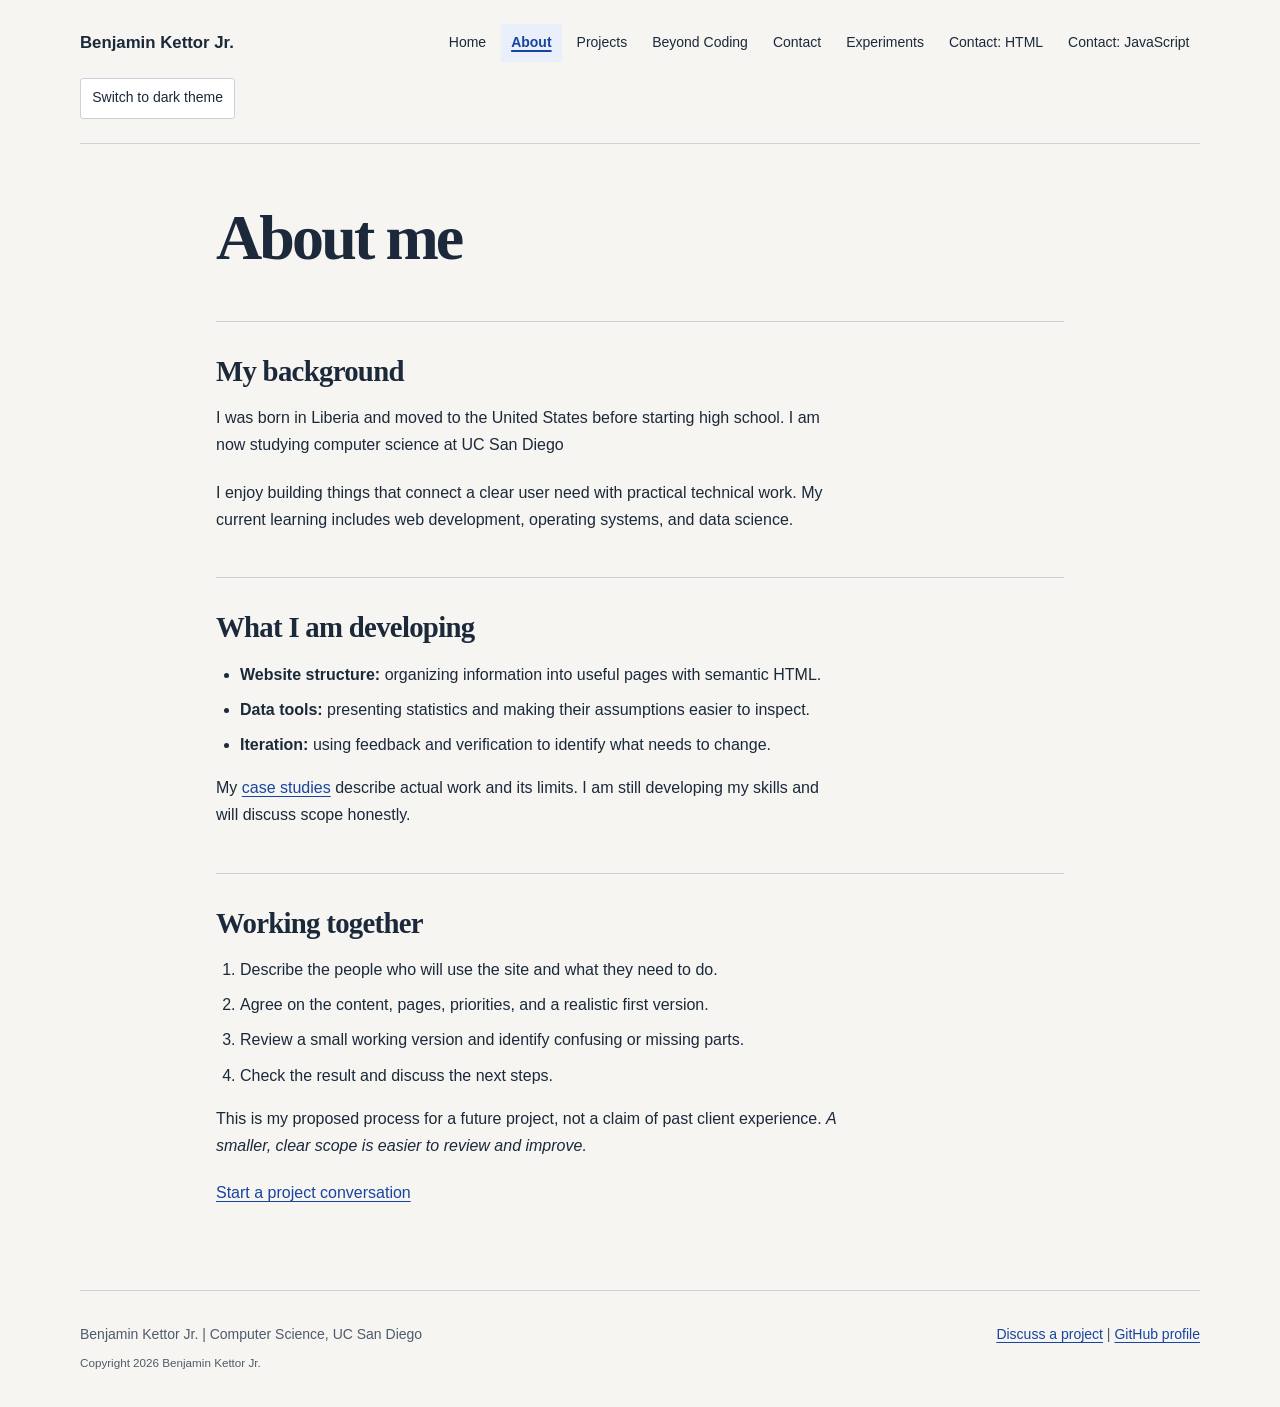
==== about.html @ 52ad7eba "Build HW4 contact forms, validation, persistent themes, and view transitions" ====
<!DOCTYPE html>
<html lang="en">
<head>
  <meta charset="utf-8">
  <meta name="viewport" content="width=device-width, initial-scale=1">
  <meta name="description" content="About - Benjamin Kettor Jr., UC San Diego computer science student building websites and data tools.">
  <title>About | Benjamin Kettor Jr.</title>
  <link rel="icon" href="assets/favicon.svg" type="image/svg+xml">
  <link rel="stylesheet" href="assets/styles.css">

  <script src="assets/theme.js" defer></script>
</head>
<body class="about-page">
  <a class="skip-link" href="#main">Skip to main content</a>
  <header>
    <p><a href="index.html">Benjamin Kettor Jr.</a></p>
    <nav aria-label="Main navigation">
      <ul>
        <li><a href="index.html">Home</a></li>
        <li><a href="about.html" aria-current="page">About</a></li>
        <li><a href="projects.html">Projects</a></li>
        <li><a href="beyond-coding.html">Beyond Coding</a></li>
        <li><a href="contact.html">Contact</a></li>
        <li><a href="experiments.html">Experiments</a></li>
        <li><a href="form-no-js.html">Contact: HTML</a></li>
        <li><a href="form-with-js.html">Contact: JavaScript</a></li>
      </ul>
    </nav>
    <button class="theme-toggle" type="button" hidden>Switch to dark theme</button>
  </header>
  <main id="main">
    <h1>About me</h1>
    <section aria-labelledby="background-heading">
      <h2 id="background-heading">My background</h2>
      <p>I was born in Liberia and moved to the United States before starting high school. I am now studying computer science at UC San Diego</p>
      <p>I enjoy building things that connect a clear user need with practical technical work. My current learning includes web development, operating systems, and data science.</p>
    </section>
    <section aria-labelledby="capabilities-heading">
      <h2 id="capabilities-heading">What I am developing</h2>
      <ul>
        <li><b>Website structure:</b> organizing information into useful pages with semantic HTML.</li>
        <li><b>Data tools:</b> presenting statistics and making their assumptions easier to inspect.</li>
        <li><b>Iteration:</b> using feedback and verification to identify what needs to change.</li>
      </ul>
      <p>My <a href="projects.html">case studies</a> describe actual work and its limits. I am still developing my skills and will discuss scope honestly.</p>
    </section>
    <section aria-labelledby="process-heading">
      <h2 id="process-heading">Working together</h2>
      <ol>
        <li>Describe the people who will use the site and what they need to do.</li>
        <li>Agree on the content, pages, priorities, and a realistic first version.</li>
        <li>Review a small working version and identify confusing or missing parts.</li>
        <li>Check the result and discuss the next steps.</li>
      </ol>
      <p>This is my proposed process for a future project, not a claim of past client experience. <em>A smaller, clear scope is easier to review and improve.</em></p>
      <p><a href="contact.html">Start a project conversation</a></p>
    </section>
  </main>
  <footer>
    <p>Benjamin Kettor Jr. | Computer Science, UC San Diego</p>
    <p><a href="contact.html">Discuss a project</a> | <a href="https://github.com/bkj05">GitHub profile</a></p>
    <p><small>Copyright 2026 Benjamin Kettor Jr.</small></p>
  </footer>
</body>
</html>
---- assets/styles.css ----
/* Benjamin Kettor Jr. | https://github.com/bkj05/cse134b-hw4
   Shared presentation layer for the existing six-page HW2 portfolio. */

:root {
  --ink: #1b293b;
  --muted: #4f5b6b;
  --paper: #f6f5f1;
  --surface: #ffffff;
  --accent: #1745a0;
  --accent-light: #e9effb;
  --rule: #cbd1d9;
  --focus: #974000;
  --font-body: -apple-system, BlinkMacSystemFont, "Segoe UI", sans-serif;
  --font-heading: Georgia, "Times New Roman", serif;
  --content-width: 70rem;
  --space: 1.5rem;
}

* {
  box-sizing: border-box;
}

html {
  scroll-padding-top: 1.5rem;
}

body {
  margin: 0;
  background: var(--paper);
  color: var(--ink);
  font-family: var(--font-body);
  font-size: 1rem;
  line-height: 1.7;
  overflow-wrap: break-word;
}

a {
  color: var(--accent);
  text-decoration-thickness: 0.08em;
  text-underline-offset: 0.2em;
}

a:hover {
  color: var(--ink);
  text-decoration-thickness: 0.15em;
}

:is(a, button, input, textarea, select, summary, audio, video):focus {
  outline: 3px solid var(--focus);
  outline-offset: 4px;
}

.skip-link {
  position: absolute;
  z-index: 10;
  top: 0.5rem;
  left: 1rem;
  padding: 0.5em 1em;
  transform: translateY(-200%);
  background: var(--surface);
  border: 1px solid var(--ink);
}

.skip-link:focus {
  transform: translateY(0);
}

/* Child combinator: style the shared page header, not nested article headers. */
body > header {
  display: flex;
  align-items: center;
  justify-content: space-between;
  flex-wrap: wrap;
  gap: 1rem 2rem;
  max-width: var(--content-width);
  margin-inline: auto;
  padding: var(--space) 0;
  border-bottom: 1px solid var(--rule);
}

body > header > p {
  margin: 0;
  font-size: 1.05rem;
  font-weight: 750;
}

body > header > p > a {
  color: var(--ink);
  text-decoration: none;
}

nav ul {
  display: flex;
  flex-wrap: wrap;
  gap: 0.25rem;
  margin: 0;
  padding: 0;
  list-style: none;
}

/* Descendant combinator: give every existing navigation link a usable target. */
nav a {
  display: block;
  padding: 0.6em 0.75em;
  font-size: 0.875rem;
  line-height: 1.5;
  color: var(--ink);
  text-decoration: none;
}

nav a:hover {
  background: var(--accent-light);
  text-decoration: underline;
}

/* Attribute selector: identify the current page without relying on color alone. */
nav a[aria-current="page"] {
  background: var(--accent-light);
  color: var(--accent);
  font-weight: 700;
  text-decoration: underline;
  text-decoration-thickness: 0.15em;
}

main {
  max-width: var(--content-width);
  margin: 0 auto;
  padding-block: 3.5rem 4rem;
}

h1, h2, h3 {
  line-height: 1.2;
  text-wrap: balance;
}

h1, h2 {
  font-family: var(--font-heading);
}

h1 {
  max-width: 20ch;
  margin: 0 0 1.5rem;
  font-size: clamp(2.5rem, 5vw, 4.5rem);
  letter-spacing: -0.045em;
}

h2 {
  margin: 0 0 1rem;
  font-size: 1.8rem;
  letter-spacing: -0.025em;
}

h3 {
  margin: 1.5rem 0 0.75rem;
  font-size: 1.125rem;
}

p {
  max-width: 70ch;
  margin: 0 0 1.25rem;
}

/* Adjacent sibling combinator: make the existing page introduction distinct. */
h1 + p {
  max-width: 58ch;
  font-size: 1.2rem;
  color: var(--muted);
}

main > section,
main > article {
  margin-top: 2.75rem;
  padding-top: 2rem;
  border-top: 1px solid var(--rule);
}

main > article > section {
  margin-block: 1.75rem;
}

li + li {
  margin-top: 0.5rem;
}

nav li + li {
  margin-top: 0;
}

ul, ol {
  padding-left: 1.5rem;
}

img, svg, video, canvas, iframe {
  max-width: 100%;
}

img, video, canvas {
  height: auto;
}

picture, img, video, canvas {
  display: block;
}

picture, main img, main svg, video, canvas, iframe {
  margin-block: 1.25rem;
}

audio {
  display: block;
  width: 100%;
  max-width: 28rem;
  margin-block: 1rem;
}

iframe {
  width: 100%;
  height: 20rem;
  border: 1px solid var(--rule);
  background: var(--surface);
}

ben-note {
  display: block;
  margin-block: 1.5rem;
  padding: 1rem 1.25rem;
  border-left: 0.25rem solid var(--accent);
  background: var(--accent-light);
}

ben-note p:last-child {
  margin-bottom: 0;
}

fieldset {
  min-width: 0;
  margin: 1.5rem 0;
  padding: var(--space);
  border: 1px solid var(--rule);
  background: var(--surface);
}

legend, label {
  font-weight: 650;
}

input, textarea, button, select {
  font: inherit;
  color: inherit;
}

input, textarea, select {
  width: 100%;
  max-width: 32rem;
  padding: 0.65em 0.75em;
  border: 1px solid var(--muted);
  border-radius: 0.2rem;
  background: var(--surface);
}

textarea {
  display: block;
  resize: vertical;
}

input::placeholder, textarea::placeholder {
  color: var(--muted);
  opacity: 1;
}

button {
  max-width: 100%;
  padding: 0.65em 1.1em;
  border: 1px solid var(--accent);
  border-radius: 0.2rem;
  background: var(--accent);
  color: var(--surface);
}

/* Attribute selector: the original disconnected form stays clearly disabled. */
button[disabled] {
  border-color: var(--rule);
  background: var(--accent-light);
  color: var(--muted);
  cursor: not-allowed;
}

progress {
  max-width: 100%;
  accent-color: var(--accent);
  vertical-align: middle;
}

math {
  margin-block: 1.5rem;
  font-size: 1.6rem;
}

body > footer {
  display: grid;
  grid-template-columns: 1fr auto;
  gap: 0.25rem 2rem;
  max-width: var(--content-width);
  margin-inline: auto;
  padding-block: 2rem;
  border-top: 1px solid var(--rule);
  color: var(--muted);
  font-size: 0.875rem;
}

body > footer p {
  margin: 0;
}

body > footer p:last-child {
  grid-column: 1 / -1;
}

.home-page main,
.contact-page main {
  display: grid;
  grid-template-columns: 1fr 1fr;
  column-gap: 3rem;
}

.home-page main > h1,
.home-page main > p,
.home-page main > section:last-child,
.contact-page main > h1,
.contact-page main > p {
  grid-column: 1 / -1;
}

.home-page main > section > article {
  padding: var(--space);
  border: 1px solid var(--rule);
  background: var(--surface);
}

.home-page main > section > article h3 {
  margin-top: 0;
}

.about-page main,
.beyond-page main,
.experiments-page main {
  max-width: 53rem;
}

body > header,
body > main,
body > footer {
  width: calc(100% - 3rem);
}

@media (max-width: 46rem) {
  body > header {
    flex-direction: column;
    align-items: flex-start;
  }

  nav {
    width: 100%;
  }

  nav ul {
    display: grid;
    grid-template-columns: repeat(2, minmax(0, 1fr));
    gap: 0.25rem 0.5rem;
  }

  nav a {
    min-height: 2.75rem;
    padding-block: 0.75em;
  }

  .home-page main,
  .contact-page main,
  body > footer {
    grid-template-columns: minmax(0, 1fr);
  }

  .home-page main,
  .contact-page main {
    column-gap: 0;
  }

  main {
    padding-block: 2.5rem 3rem;
  }

  h2 {
    font-size: 1.6rem;
  }

  fieldset {
    padding: 1rem;
  }

  body > header,
  body > main,
  body > footer {
    width: calc(100% - 2rem);
  }
}

@media print {
  body {
    background: white;
    color: black;
  }

  body > header,
  body > main,
  body > footer {
    width: 100%;
  }

  .home-page main,
  .contact-page main {
    display: block;
  }
}

/* HW4: an explicit site preference; no automatic system-theme override. */
:root {
  color-scheme: light;
  --error: #9e202d;
  --success: #24623d;
  --warning: #6d4500;
  --warning-bg: #fff0c7;
}

:root[data-theme="dark"] {
  color-scheme: dark;
  --ink: #e7edf5;
  --muted: #b9c5d5;
  --paper: #111924;
  --surface: #1b2736;
  --accent: #a7c8ff;
  --accent-light: #253a55;
  --rule: #586779;
  --focus: #ffc66b;
  --error: #ffb6bf;
  --success: #9ce1b4;
  --warning: #ffdf9a;
  --warning-bg: #493610;
}

/* Keep native hidden behavior even when a component has a display rule. */
[hidden] {
  display: none;
}

.theme-toggle {
  padding: 0.55em 0.8em;
  background: var(--surface);
  color: var(--ink);
  border-color: var(--rule);
  font-size: 0.875rem;
}

button:not([disabled]):hover {
  background: var(--ink);
  color: var(--paper);
}

.form-page main {
  max-width: 48rem;
}

.inquiry-form {
  max-width: 42rem;
}

.form-field {
  display: grid;
  grid-template-columns: minmax(0, 1fr);
  gap: 0.45rem;
  margin-block: 0 1.75rem;
}

.form-field:last-child {
  margin-bottom: 0;
}

.form-field input,
.form-field textarea {
  max-width: none;
  min-width: 0;
  border-width: 2px;
}

.field-help {
  margin: 0;
  font-size: 0.9rem;
  color: var(--muted);
}

.inquiry-form :required {
  border-inline-start-width: 4px;
}

/* Only edited/submitted controls get native validation-state decoration. */
.inquiry-form :is(input, textarea):user-invalid,
.inquiry-form [aria-invalid="true"] {
  border-color: var(--error);
  border-style: dashed;
}

.inquiry-form :is(input, textarea):user-valid:not([aria-invalid="true"]) {
  border-color: var(--success);
}

.feedback-area {
  margin-block: 1.5rem;
  padding: 1rem;
  border: 2px solid var(--rule);
  background: var(--surface);
}

.feedback-area h2 {
  margin-bottom: 0.75rem;
  font-family: var(--font-body);
  font-size: 1.125rem;
  letter-spacing: normal;
}

.feedback-area p:last-child,
.feedback-area ul {
  margin-bottom: 0;
}

#form-error-area li {
  color: var(--error);
}

.length-warning {
  color: var(--warning);
  background: var(--warning-bg);
  border-color: var(--warning);
}

/* The actual View Transition API animates the theme change, not a CSS-only effect. */
::view-transition-old(root),
::view-transition-new(root) {
  animation-duration: 0.3s;
}

@media (prefers-reduced-motion: reduce) {
  ::view-transition-old(root),
  ::view-transition-new(root) {
    animation: none;
  }
}
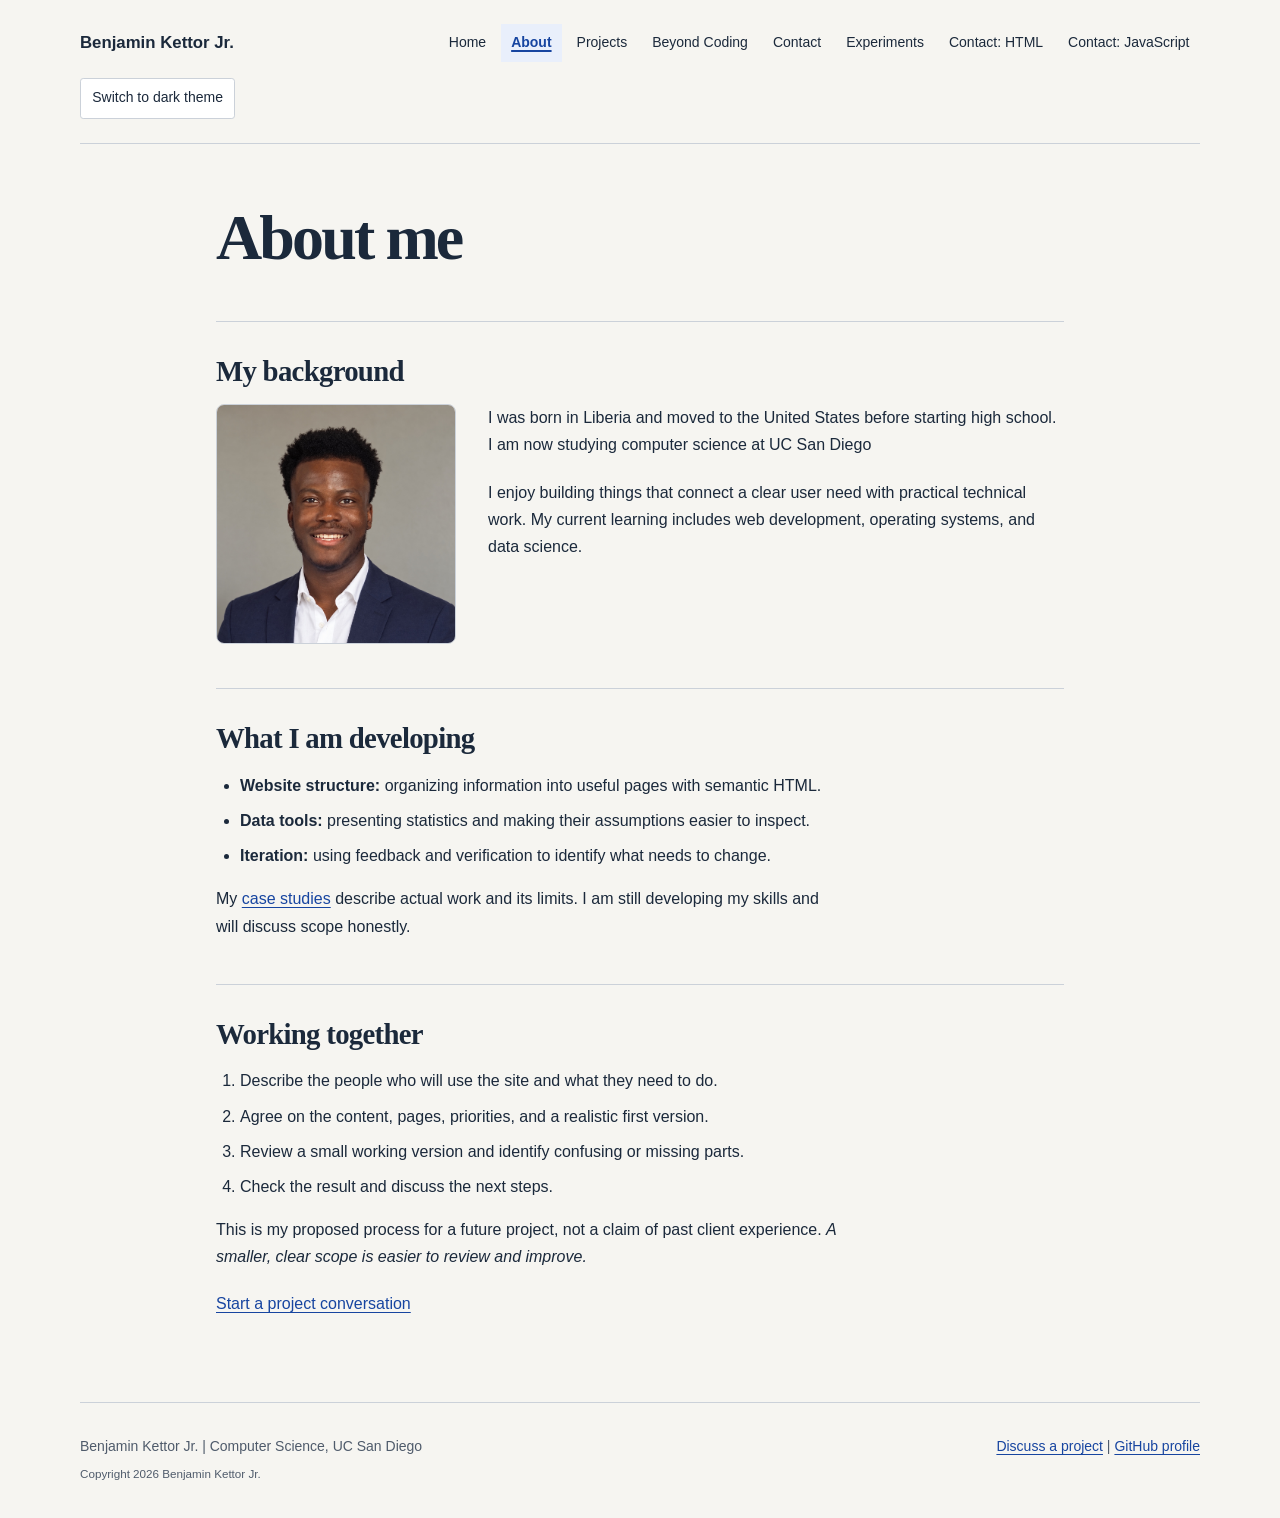
==== commit 37b65694: "Add Benjamin's portrait to the About page with responsive layout" ====
--- a/about.html
+++ b/about.html
@@ -32,8 +32,13 @@
     <h1>About me</h1>
     <section aria-labelledby="background-heading">
       <h2 id="background-heading">My background</h2>
-      <p>I was born in Liberia and moved to the United States before starting high school. I am now studying computer science at UC San Diego</p>
-      <p>I enjoy building things that connect a clear user need with practical technical work. My current learning includes web development, operating systems, and data science.</p>
+      <div class="about-intro">
+        <img class="profile-photo" src="assets/ben-kettor.jpeg" alt="Portrait of Benjamin Kettor Jr." width="1254" height="1254" decoding="async">
+        <div>
+          <p>I was born in Liberia and moved to the United States before starting high school. I am now studying computer science at UC San Diego</p>
+          <p>I enjoy building things that connect a clear user need with practical technical work. My current learning includes web development, operating systems, and data science.</p>
+        </div>
+      </div>
     </section>
     <section aria-labelledby="capabilities-heading">
       <h2 id="capabilities-heading">What I am developing</h2>
--- a/assets/styles.css
+++ b/assets/styles.css
@@ -553,3 +553,25 @@
     animation: none;
   }
 }
+
+/* About-page portrait stays beside the introduction, then stacks on narrow screens. */
+.about-intro {
+  display: grid;
+  grid-template-columns: 15rem minmax(0, 1fr);
+  align-items: start;
+  gap: 2rem;
+}
+
+.profile-photo {
+  width: 15rem;
+  height: auto;
+  margin: 0;
+  border: 1px solid var(--rule);
+  border-radius: 0.5rem;
+}
+
+@media (max-width: 46rem) {
+  .about-intro {
+    grid-template-columns: minmax(0, 1fr);
+  }
+}
